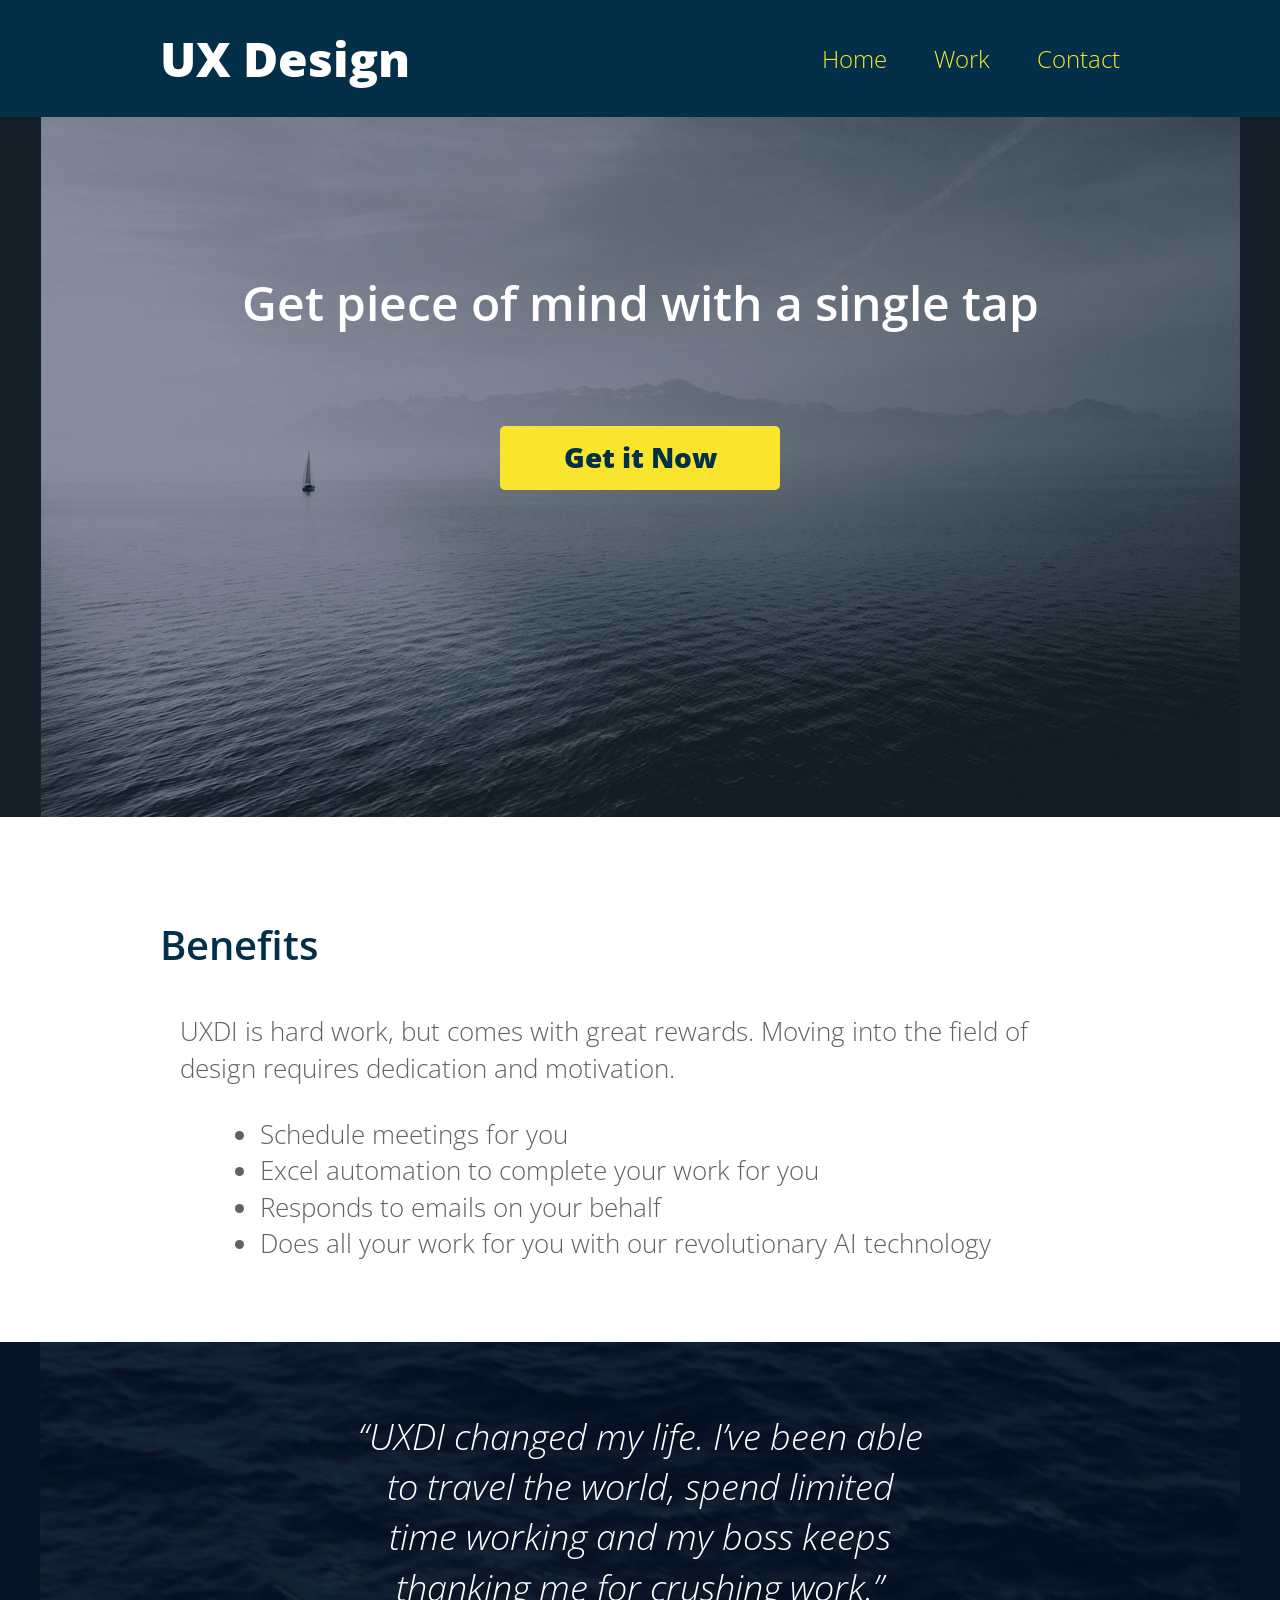
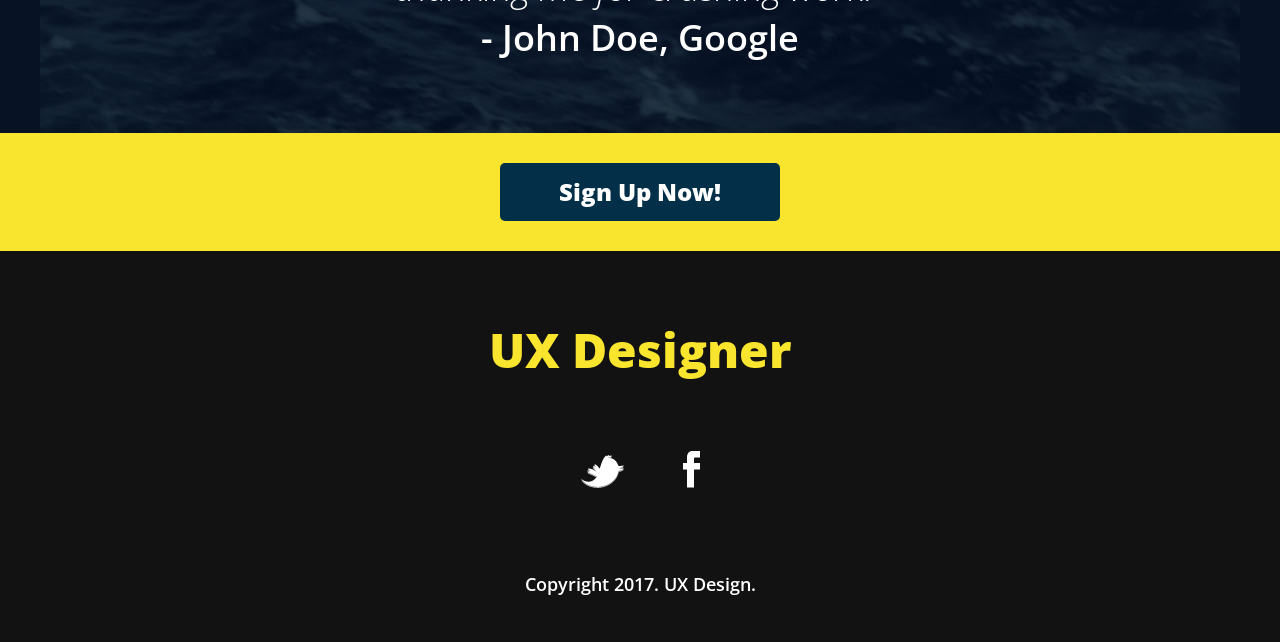
==== index.html @ 23e1b93d "Import starting files" ====
<!DOCTYPE html>
<html lang="en">
	<head>
    	<meta charset="utf-8">
    	<meta name="description" content="UXDI is hard work, but comes with great rewards. Moving into the field of design requires dedication and motivation.">
			<meta http-equiv="x-ua-compatible" content="ie=edge">
			<meta name="viewport" content="width=device-width, initial-scale=1, shrink-to-fit=no">

		<title>My Landing Page</title>
		<link href='http://fonts.googleapis.com/css?family=Open+Sans:300italic,300,600,800' rel='stylesheet' type='text/css'>

		<!-- external CSS link -->
		<link rel="stylesheet" href="css/reset.css">
		<link rel="stylesheet" href="css/style.css">

	</head>
	<body>
		<header>
			<div class="container">
				<h1 class="logo">UX Design</h1>
				<nav>
					<ul>
						<div class="nav-2">
						<li><a href="index.html">Home</a></li>
						<li><a href="work.html">Work</a></li>
						<li><a href="contact.html">Contact</a></li>
					</div>
						<img class="nav-hamburger" src="./images/hamburger.png" alt="hamburger">
					</ul>
				</nav>
			</div>
		</header>
		<section id="hero">
			<div class="container">
				<h2>Get piece of mind with a single tap</h2>
				<a class="button yellow" href="#">Get it Now</a>
			</div>
		</section>
		<section id="benefits">
			<div class="container">
				<h3>Benefits</h3>
				<p>UXDI is hard work, but comes with great rewards. Moving into the field of design requires dedication and motivation.</p>
				<ul>
					<li>Schedule meetings for you</li>
					<li>Excel automation to complete your work for you</li>
					<li>Responds to emails on your behalf</li>
					<li>Does all your work for you with our revolutionary AI technology</li>
				</ul>
			</div>
		</section>
		<section id="testimonial">
			<div class="container">
				<blockquote>&ldquo;UXDI changed my life. I&rsquo;ve been able to travel the world, spend limited time working and my boss keeps thanking me for crushing work.&rdquo;
				<span>- John Doe, Google</span></blockquote>
			</div>
		</section>
		<aside id="bottom-cta">
			<a class="button blue" href="#">Sign Up Now!</a>
		</aside>
		<footer>
			<h4 class="logo">UX Designer</h4>

			<ul>
				<li><a href="#"><img src="images/twitter.png" alt="Twitter logo"></a></li>
				<li><a href="#"><img src="images/facebook.png" alt="Facebook logo"></a></li>
			</ul>

			<p class="copyright">Copyright 2017. UX Design.</p>
		</footer>
	</body>
</html>
---- css/style.css ----
/*
Project Name: Blank Template
Client: Your Client
Author: Your Name
Developer @GA in NYC
*/


/******************************************
/* SETUP
/*******************************************/

/* Box Model Hack */
* {
  -moz-box-sizing: border-box; /* Firexfox */
  -webkit-box-sizing: border-box; /* Safari/Chrome/iOS/Android */
  box-sizing: border-box; /* IE */
}

/* Clear fix hack */
.clearfix:after {
  content: ".";
  display: block;
  clear: both;
  visibility: hidden;
  line-height: 0;
  height: 0;
}

.clear {
  clear: both;
}

.alignright {
  float: right;
  padding: 0 0 10px 10px; /* note the padding around a right floated image */
}

.alignleft {
  float: left;
  padding: 0 10px 10px 0; /* note the padding around a left floated image */
}

/******************************************
/* BASE STYLES
/*******************************************/

body {
  color: #f0efef;
  font-size: 26px;
  line-height: 1.4;
  color: #606161;
  font-family: 'Open Sans', Helvetica, Arial, sans-serif;
  font-weight: 300;
}
a {
  text-decoration: none;
}


/******************************************
/* LAYOUT
/*******************************************/

/* Center the container */
.container {
  width: 960px;
  margin: 0 auto;
}
.logo {
  font-size: 48px;
  font-weight: 800;
}

header {
  background: #033048;
  padding: 25px 0;
  overflow: hidden;
}
header .logo {
  color: #fff;
  float: left;
}

header nav {
  float: right;
  margin-top: 15px;
}
header nav ul li {
  display: inline-block;
  margin: 0 0 0 40px;
  font-size: 24px;
}
header nav ul li a {
  color: #f9e42e;
}

.nav-hamburger {
  margin-top: 1rem;
  width: 2rem;
}

#hero {
  height: 700px;
  background: url(../images/header_bg.jpg) no-repeat top center #131e27;
  padding-top: 32px;
}

#hero .logo {
  color: #fff;
}
#hero h2 {
  font-size: 48px;
  text-align: center;
  color: #fff;
  margin: 120px 0 90px;
  font-weight: 600;
}
.button {
  border-radius: 5px;
  font-weight: 800;
  padding: 12px 0;
  width: 280px;
  font-size: 28px;
  text-align: center;
  display: block;
  margin: 0 auto;
}
.yellow {
  background: #f9e42e;
  color: #033048;
}
.blue {
  background: #033048;
  color: #fff;
  font-size: 24px;
}
#benefits {
  padding: 100px 0 80px;
}
h3 {
  color: #033048;
  font-size: 40px;
  font-weight: 600;
  margin-bottom: 40px;
}
#benefits p, #benefits ul {
  width: 600px;
}
#benefits ul {
  list-style: disc;
  margin: 30px 0 0 80px;
}
#testimonial {
  background: url(../images/testimonial_bg.jpg) no-repeat top center #071324;
  padding: 70px 0 70px;
  color: #fff;
}
blockquote {
  font-size: 36px;
  font-weight: 300;
  font-style: italic;
  text-align: center;
  width: 580px;
  margin: 0 auto;
}
blockquote span {
  font-weight: 600;
  display: block;
  font-style: normal;
}
#main {
  margin-top: 80px;
}
#posts {
  width: 700px;
  display: inline-block;
  margin-right: 20px;
  vertical-align: top;
}
#sidebar {
  width: 240px;
  display: inline-block;
  vertical-align: top;
}
.post {
  border-bottom: 1px solid #043049;
  padding-bottom: 40px;
  margin-bottom: 40px;
}
.post h2 {
  font-weight: 600;
  font-size: 40px;
  line-height: 1.3;
  margin-bottom: 30px;
}
.post h2 a {
  color: #043049;
}

.post img {
  margin-bottom: 30px;
}
.post p {
  font-size: 24px;
  line-height: 1.333;
  color: #606161;
}
 {
  float: left;
  font-size: 80px;
  line-height: 65px;
  padding-top: 4px;
  padding-right: 8px;
  padding-left: 3px;
  font-weight: 600;
}
.readmore {
  text-align: right;
  margin-top: 30px;
}
.readmore a {
  color: #043049;
  font-weight: 600;
}

/*.button {
  border-radius: 5px;
  font-weight: 800;
  padding: 12px 0;
  width: 280px;
  font-size: 28px;
  text-align: center;
  display: block;
  margin: 0 auto;
}
.yellow {
  background: #f9e42e;
  color: #033048;
}
.blue {
  background: #033048;
  color: #fff;
  font-size: 24px;
}*/

#sidebar h3 {
  font-size: 32px;
  font-weight: 800;
  margin-bottom: 15px;
  color: #043049;
}
#sidebar ul {
  margin-bottom: 40px;
}
#sidebar ul li a {
  color: #043049;
  font-size: 24px;
}
#sidebar p {
  font-size: 22px;
  line-height: 1.1;
  margin-bottom: 40px;
}
#sidebar p a {
  color: #043049;
  font-weight: 600;
}

#bottom-cta {
  background: #f9e42e;
  padding: 30px;
  text-align: center;
}

footer {
  background: #121212;
  padding: 65px 0 45px;
  text-align: center;
}
footer .logo {
  color: #f9e42e;
  margin-bottom: 68px;
}
footer ul li {
  display: inline-block;
  list-style: none;
  margin: 0 26px 75px;
}
footer p {
  font-size: 18px;
  color: #fff;
  font-weight: 600;
}

/******************************************
/* MEDIA QUERIES (Homepage)
/*******************************************/

@media screen and (max-width: 1000px) {
#hero, .container, blockquote, .readmore {
    width: 100%;
    font-size: 30px;
    padding-right: 30px;
    padding-left: 30px;

}
}

@media screen and (max-width: 768px) {
  #hero, .container, .readmore {
    width: 100%;
  font-size: 22px;
  padding-right: 30px;
  padding-left: 30px;

}
}

@media screen and (max-width: 480px) {
#hero, .container, .readmore {
  width: 100%;
    font-size: 18px;
    padding-right: 40px;
    padding-left: 40px;
}
}

/*******************************************/

@media screen and (max-width: 1000px) {
#testimonial, blockquote,  {
    width: 100%;
    font-size: 30px;


}
}

@media screen and (max-width: 768px) {
#testimonial, blockquote, {
    width: 100%;
  font-size: 22px;


}
}

@media screen and (max-width: 480px) {
#testimonial, blockquote, {
  width: 100%;
    font-size: 18px;

}
}


@media screen and (max-width: 480px) {
.button, {
  width: 60%;
    font-size: 18px;

}
}

@media screen and (max-width: 1600px) {
#benefits, #benefits p, #benefits ul {
  width: 100%;
    font-size: 26px;
    padding-left: 20px;
    padding-right: 20px;
}
}

@media screen and (max-width: 1000px) {
#benefits, #benefits p, #benefits ul {
  width: 100%;
    font-size: 22px;
    padding-left: 20px;
    padding-right: 20px;
}
}

@media screen and (max-width: 768px) {
#benefits, #benefits p, #benefits ul {
  width: 100%;
    font-size: 18px;
    padding-left: 20px;
    padding-right: 40px;
}
}

@media screen and (max-width: 480px) {
#benefits, #benefits p, #benefits ul {
  width: 100%;
    font-size: 18px;
    padding-left: 20px;
    padding-right: 40px;
}
}

@media screen and (min-width: 768px) {
.nav-hamburger {
  display: none;
}
}

@media screen and (max-width: 768px) {
.nav-2 {
  display: none;
}
}

/******************************************
/* MEDIA QUERIES (Blog)
/*******************************************/

@media screen and (max-width: 1000px) {
#posts, .post h2, .post p {
  width: 100%;
    font-size: 26px;
    padding-left: 20px;
    padding-right: 20px;
}
}

@media screen and (max-width: 768px) {
#posts, .post h2, .post p {
  width: 100%;
    font-size: 22px;
    padding-left: 20px;
    padding-right: 20px;
}
}

@media screen and (max-width: 480px) {
#posts, .post h2, .post p {
  width: 100%;
    font-size: 18px;
    padding-left: 10px;
    padding-right: 10px;
}
}

@media screen and (max-width: 1000px) {
#posts, .post img {
  width: 100%;
}
}

@media screen and (max-width: 768px) {
#posts, .post img {
  width: 100%;
}
}

@media screen and (max-width: 480px) {
#posts, .post img {
  width: 100%;
}
}
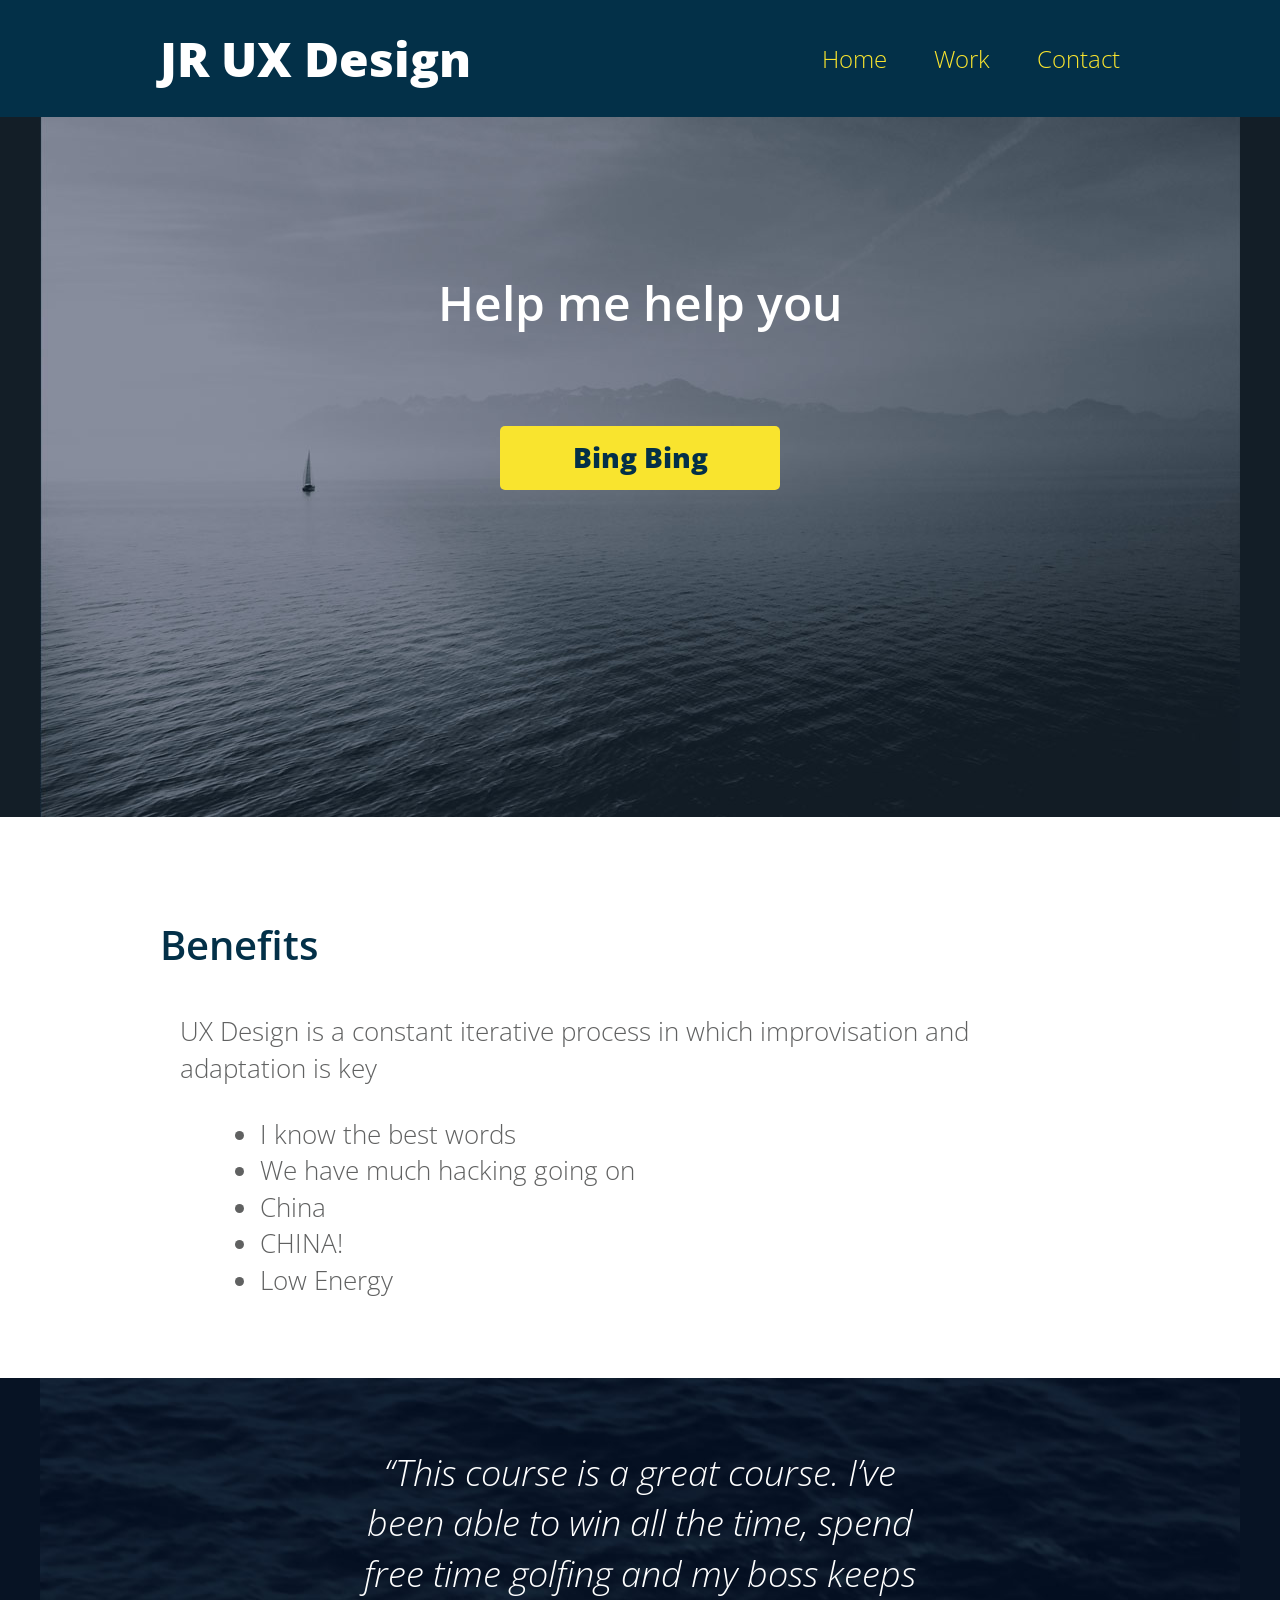
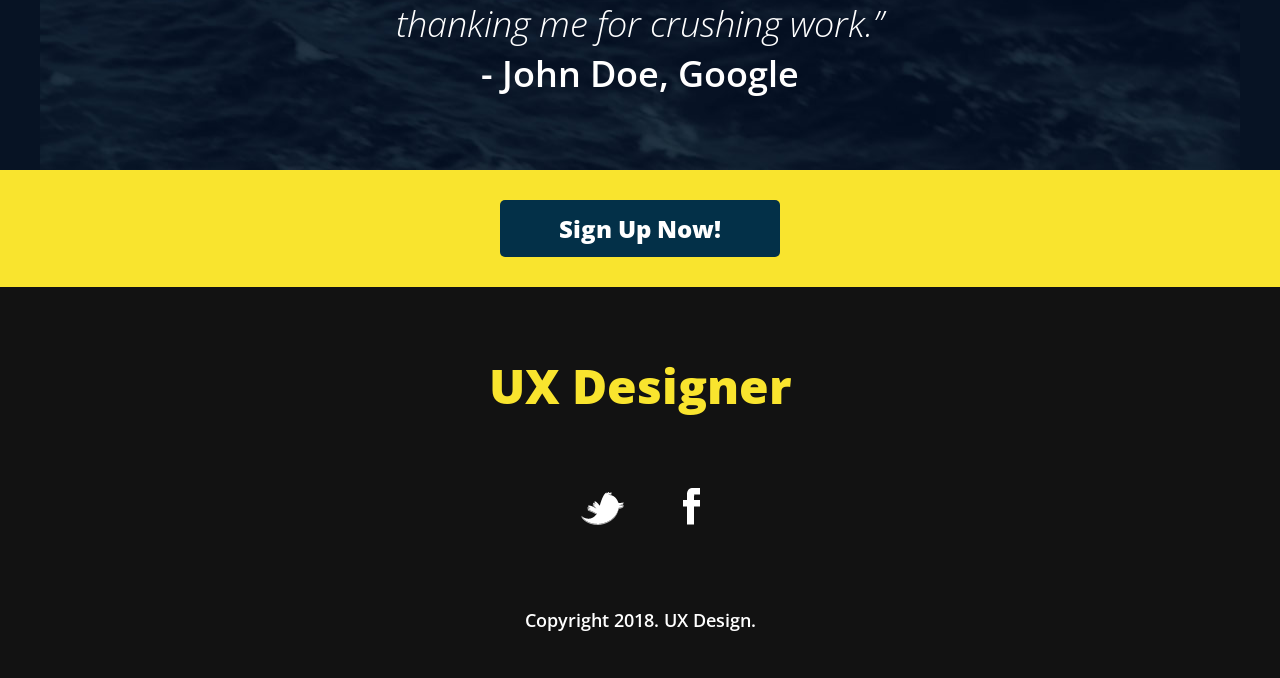
==== commit 07f80300: "Changed copy" ====
--- a/index.html
+++ b/index.html
@@ -6,7 +6,7 @@
 			<meta http-equiv="x-ua-compatible" content="ie=edge">
 			<meta name="viewport" content="width=device-width, initial-scale=1, shrink-to-fit=no">
 
-		<title>My Landing Page</title>
+		<title>John Rapiel's Portfolio</title>
 		<link href='http://fonts.googleapis.com/css?family=Open+Sans:300italic,300,600,800' rel='stylesheet' type='text/css'>
 
 		<!-- external CSS link -->
@@ -17,7 +17,7 @@
 	<body>
 		<header>
 			<div class="container">
-				<h1 class="logo">UX Design</h1>
+				<h1 class="logo">JR UX Design</h1>
 				<nav>
 					<ul>
 						<div class="nav-2">
@@ -32,25 +32,26 @@
 		</header>
 		<section id="hero">
 			<div class="container">
-				<h2>Get piece of mind with a single tap</h2>
-				<a class="button yellow" href="#">Get it Now</a>
+				<h2>Help me help you</h2>
+				<a class="button yellow" href="#">Bing Bing</a>
 			</div>
 		</section>
 		<section id="benefits">
 			<div class="container">
 				<h3>Benefits</h3>
-				<p>UXDI is hard work, but comes with great rewards. Moving into the field of design requires dedication and motivation.</p>
+				<p>UX Design is a constant iterative process in which improvisation and adaptation is key</p>
 				<ul>
-					<li>Schedule meetings for you</li>
-					<li>Excel automation to complete your work for you</li>
-					<li>Responds to emails on your behalf</li>
-					<li>Does all your work for you with our revolutionary AI technology</li>
+					<li>I know the best words</li>
+					<li>We have much hacking going on</li>
+					<li>China</li>
+					<li>CHINA!</li>
+					<li>Low Energy</li>
 				</ul>
 			</div>
 		</section>
 		<section id="testimonial">
 			<div class="container">
-				<blockquote>&ldquo;UXDI changed my life. I&rsquo;ve been able to travel the world, spend limited time working and my boss keeps thanking me for crushing work.&rdquo;
+				<blockquote>&ldquo;This course is a great course. I&rsquo;ve been able to win all the time, spend free time golfing and my boss keeps thanking me for crushing work.&rdquo;
 				<span>- John Doe, Google</span></blockquote>
 			</div>
 		</section>
@@ -65,7 +66,7 @@
 				<li><a href="#"><img src="images/facebook.png" alt="Facebook logo"></a></li>
 			</ul>
 
-			<p class="copyright">Copyright 2017. UX Design.</p>
+			<p class="copyright">Copyright 2018. UX Design.</p>
 		</footer>
 	</body>
 </html>
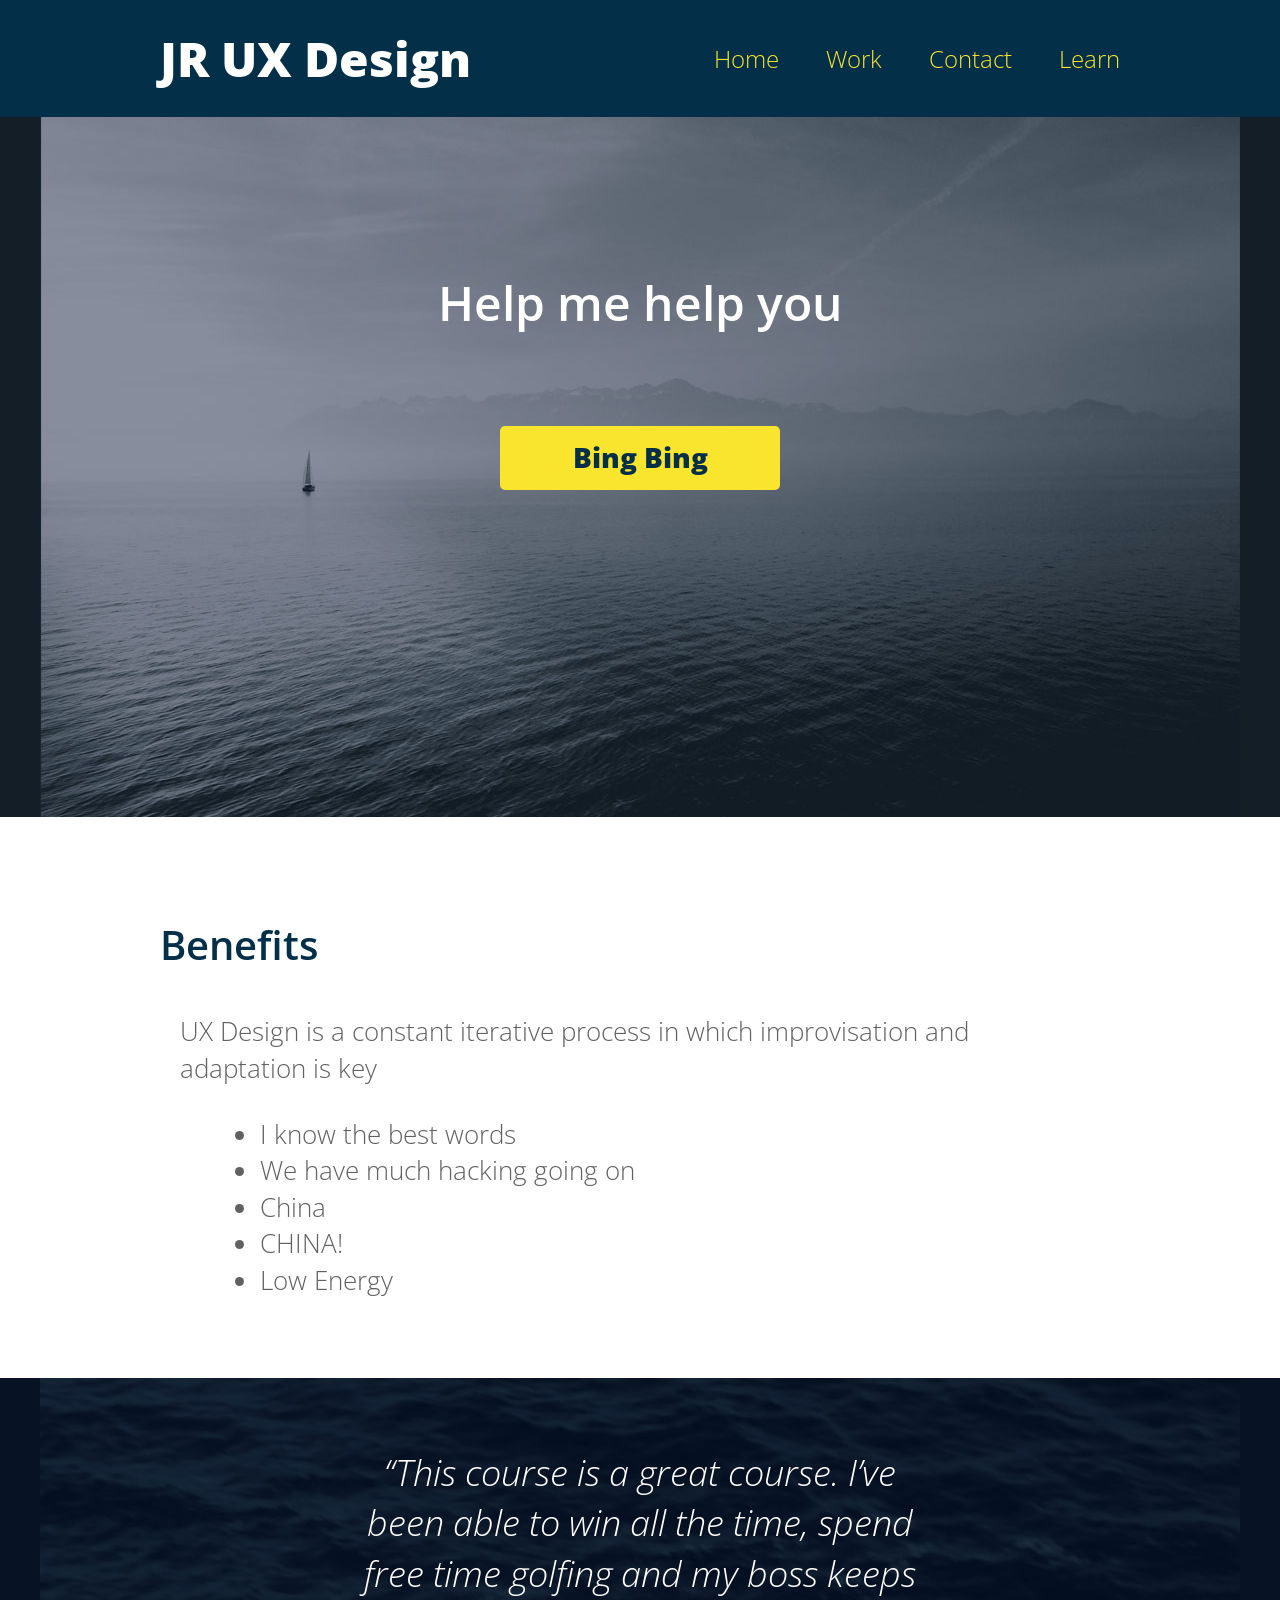
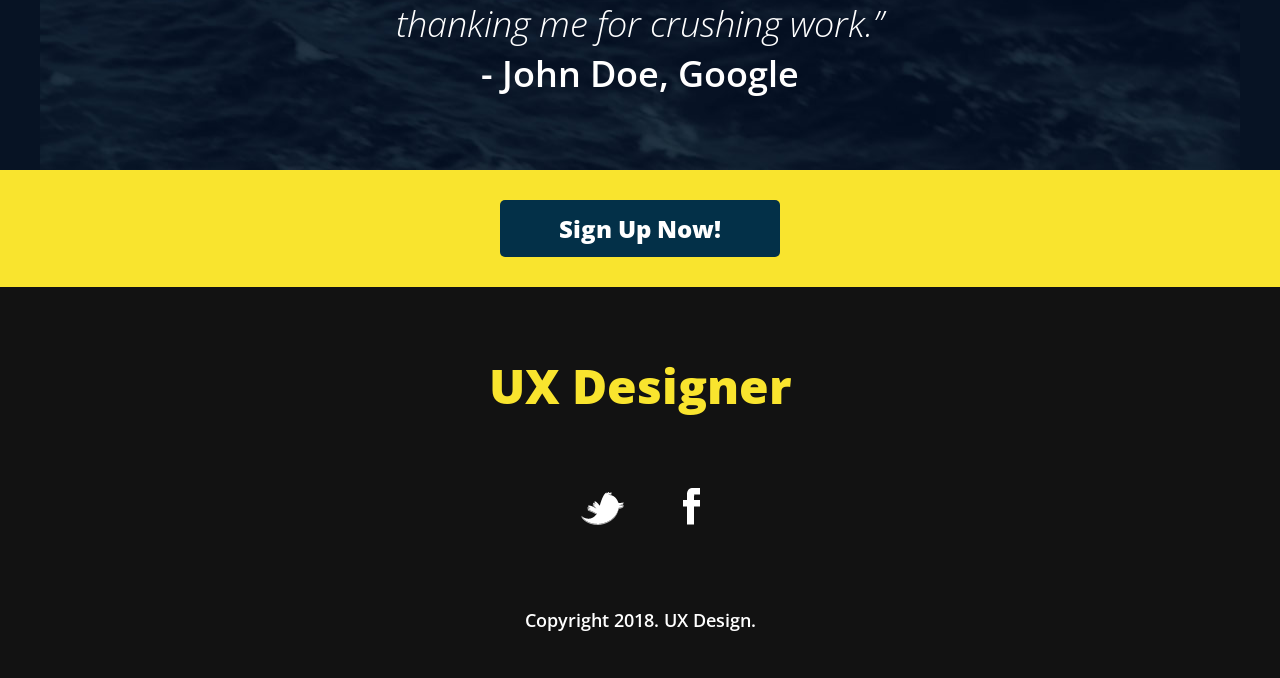
==== commit fb8291f2: "Add interactive frontend fundamentals learning tool A bite-sized learning platform for designers to " ====
--- a/index.html
+++ b/index.html
@@ -24,6 +24,7 @@
 						<li><a href="index.html">Home</a></li>
 						<li><a href="work.html">Work</a></li>
 						<li><a href="contact.html">Contact</a></li>
+						<li><a href="learn.html">Learn</a></li>
 					</div>
 						<img class="nav-hamburger" src="./images/hamburger.png" alt="hamburger">
 					</ul>
